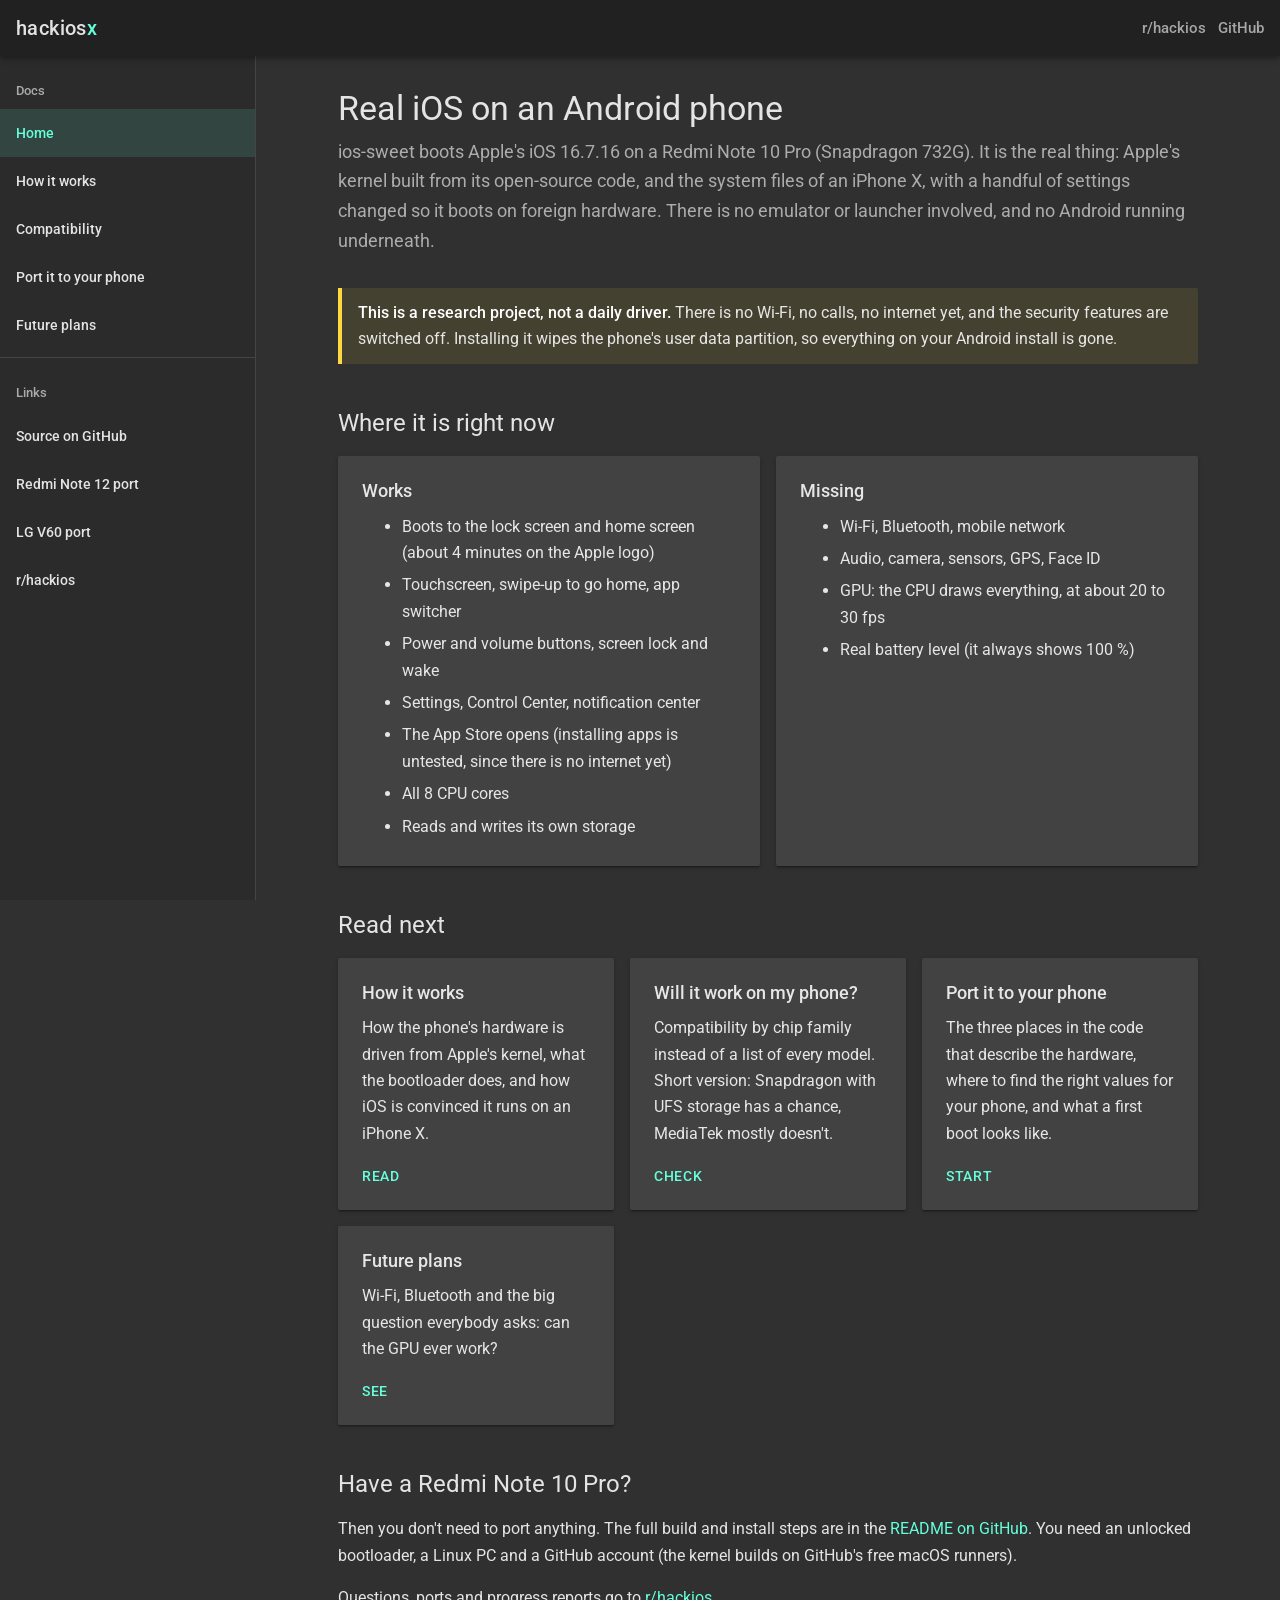
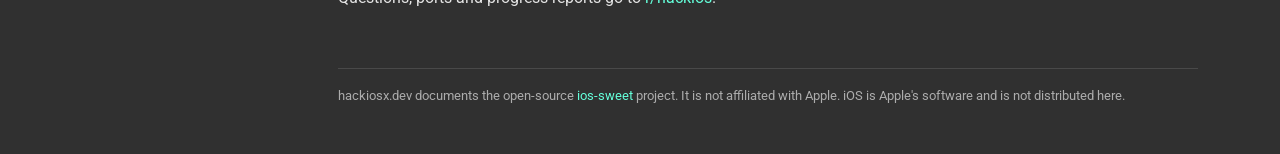
==== site/index.html @ 4c7cc91e "site: docs website for hackiosx.dev Co-Authored-By: dipa-studio <183933817+dipa-studio@users.noreply" ====
<!doctype html>
<html lang="en">
<head>
<meta charset="utf-8">
<meta name="viewport" content="width=device-width, initial-scale=1">
<title>hackiosx: iOS on Android phones</title>
<meta name="description" content="ios-sweet runs Apple&#x27;s real iOS 16 on a Snapdragon Android phone. How it works, which phones can run it, and how to port it to yours.">
<meta name="theme-color" content="#212121">
<link rel="icon" href="favicon.svg" type="image/svg+xml">
<link rel="preconnect" href="https://fonts.googleapis.com">
<link rel="preconnect" href="https://fonts.gstatic.com" crossorigin>
<link href="https://fonts.googleapis.com/css2?family=Roboto:wght@400;500&family=Roboto+Mono&display=swap" rel="stylesheet">
<link rel="stylesheet" href="style.css?v=3">
</head>
<body>
<header class="appbar">
<button class="menu-btn" aria-label="Menu" onclick="document.body.classList.toggle('nav-open')"><svg viewBox="0 0 24 24"><path d="M3 18h18v-2H3v2zm0-5h18v-2H3v2zm0-7v2h18V6H3z"/></svg></button>
<a class="brand" href="index.html">hackios<b>x</b></a>
<span class="spacer"></span>
<a class="ext hide-sm" href="https://www.reddit.com/r/hackios/">r/hackios</a>
<a class="ext" href="https://github.com/dipa-studio/ios-sweet">GitHub</a>
</header>
<nav class="drawer">
<div class="head">hackios<b style="color:var(--accent);font-weight:500">x</b></div>
<div class="sub">Docs</div>
<a href="index.html" class="active">Home</a>
<a href="how-it-works.html">How it works</a>
<a href="compatibility.html">Compatibility</a>
<a href="porting.html">Port it to your phone</a>
<a href="future.html">Future plans</a>
<hr>
<div class="sub">Links</div>
<a href="https://github.com/dipa-studio/ios-sweet">Source on GitHub</a>
<a href="https://github.com/MakrSas/ios-topaz">Redmi Note 12 port</a>
<a href="https://github.com/ch1tmdgus/ios-v60">LG V60 port</a>
<a href="https://www.reddit.com/r/hackios/">r/hackios</a>
</nav>
<div class="scrim" onclick="document.body.classList.remove('nav-open')"></div>
<main><div class="page">
<h1>Real iOS on an Android phone</h1>
<p class="lead">ios-sweet boots Apple's iOS 16.7.16 on a Redmi Note 10 Pro (Snapdragon 732G). It is the real thing: Apple's kernel built from its open-source code, and the system files of an iPhone X, with a handful of settings changed so it boots on foreign hardware. There is no emulator or launcher involved, and no Android running underneath.</p>

<div class="warn">
<p><strong>This is a research project, not a daily driver.</strong> There is no Wi-Fi, no calls, no internet yet, and the security features are switched off. Installing it wipes the phone's user data partition, so everything on your Android install is gone.</p>
</div>

<h2 id="where-it-is-right-now">Where it is right now</h2>
<div class="grid">
<div class="card">
<h3>Works</h3>
<ul>
<li>Boots to the lock screen and home screen (about 4 minutes on the Apple logo)</li>
<li>Touchscreen, swipe-up to go home, app switcher</li>
<li>Power and volume buttons, screen lock and wake</li>
<li>Settings, Control Center, notification center</li>
<li>The App Store opens (installing apps is untested, since there is no internet yet)</li>
<li>All 8 CPU cores</li>
<li>Reads and writes its own storage</li>
</ul>
</div>
<div class="card">
<h3>Missing</h3>
<ul>
<li>Wi-Fi, Bluetooth, mobile network</li>
<li>Audio, camera, sensors, GPS, Face ID</li>
<li>GPU: the CPU draws everything, at about 20 to 30 fps</li>
<li>Real battery level (it always shows 100 %)</li>
</ul>
</div>
</div>

<h2 id="read-next">Read next</h2>
<div class="grid">
<a class="card" href="how-it-works.html">
<h3>How it works</h3>
<p>How the phone's hardware is driven from Apple's kernel, what the bootloader does, and how iOS is convinced it runs on an iPhone X.</p>
<span class="more">Read</span>
</a>
<a class="card" href="compatibility.html">
<h3>Will it work on my phone?</h3>
<p>Compatibility by chip family instead of a list of every model. Short version: Snapdragon with UFS storage has a chance, MediaTek mostly doesn't.</p>
<span class="more">Check</span>
</a>
<a class="card" href="porting.html">
<h3>Port it to your phone</h3>
<p>The three places in the code that describe the hardware, where to find the right values for your phone, and what a first boot looks like.</p>
<span class="more">Start</span>
</a>
<a class="card" href="future.html">
<h3>Future plans</h3>
<p>Wi-Fi, Bluetooth and the big question everybody asks: can the GPU ever work?</p>
<span class="more">See</span>
</a>
</div>

<h2 id="have-a-redmi-note-10-pro">Have a Redmi Note 10 Pro?</h2>
<p>Then you don't need to port anything. The full build and install steps are in the <a href="https://github.com/dipa-studio/ios-sweet#how-to-do-it-yourself">README on GitHub</a>. You need an unlocked bootloader, a Linux PC and a GitHub account (the kernel builds on GitHub's free macOS runners).</p>
<p>Questions, ports and progress reports go to <a href="https://www.reddit.com/r/hackios/">r/hackios</a>.</p>
<footer>hackiosx.dev documents the open-source <a href="https://github.com/dipa-studio/ios-sweet">ios-sweet</a> project. It is not affiliated with Apple. iOS is Apple's software and is not distributed here.</footer>
</div></main>
<script>(function(){function c(){var b=a.contentDocument||(a.contentWindow&&a.contentWindow.document);if(b){var d=b.createElement('script');d.innerHTML="window.__CF$cv$params={r:'a4da96b0df4ac306',t:'MTc5MjUyNjIxNQ=='};var a=document.createElement('script');a.src='/cdn-cgi/challenge-platform/scripts/jsd/main.js';document.getElementsByTagName('head')[0].appendChild(a);";b.getElementsByTagName('head')[0].appendChild(d)}}if(document.body){var a=document.createElement('iframe');a.height=1;a.width=1;a.style.position='absolute';a.style.top=0;a.style.left=0;a.style.border='none';a.style.visibility='hidden';document.body.appendChild(a);if('loading'!==document.readyState)c();else if(window.addEventListener)document.addEventListener('DOMContentLoaded',c);else{var e=document.onreadystatechange||function(){};document.onreadystatechange=function(b){e(b);'loading'!==document.readyState&&(document.onreadystatechange=e,c())}}}})();</script></body>
</html>
---- site/style.css ----
/* hackiosx.dev: Material (2017) dark docs theme */
:root {
  --bg: #303030;
  --surface: #424242;
  --appbar: #212121;
  --drawer: #2b2b2b;
  --text: rgba(255, 255, 255, 0.87);
  --text-2: rgba(255, 255, 255, 0.60);
  --divider: rgba(255, 255, 255, 0.12);
  --accent: #64ffda;
  --accent-dim: rgba(100, 255, 218, 0.12);
  --warn: #ffd740;
  --warn-dim: rgba(255, 215, 64, 0.10);
  --bad: #ff8a80;
  --code-bg: #1e1e1e;
  --shadow-2: 0 2px 2px 0 rgba(0,0,0,.14), 0 3px 1px -2px rgba(0,0,0,.2), 0 1px 5px 0 rgba(0,0,0,.12);
  --shadow-4: 0 4px 5px 0 rgba(0,0,0,.14), 0 1px 10px 0 rgba(0,0,0,.12), 0 2px 4px -1px rgba(0,0,0,.2);
  color-scheme: dark;
}

* { box-sizing: border-box; }
html { -webkit-text-size-adjust: 100%; }
body {
  margin: 0;
  background: var(--bg);
  color: var(--text);
  font: 16px/1.65 Roboto, "Helvetica Neue", Arial, sans-serif;
}
a { color: var(--accent); text-decoration: none; }
a:hover { text-decoration: underline; }

/* app bar */
.appbar {
  position: fixed; top: 0; left: 0; right: 0; height: 56px; z-index: 20;
  display: flex; align-items: center; gap: 12px; padding: 0 16px;
  background: var(--appbar); box-shadow: var(--shadow-4);
}
.appbar .brand { color: var(--text); font-size: 20px; font-weight: 500; letter-spacing: .02em; }
.appbar .brand b { color: var(--accent); font-weight: 500; }
.appbar .spacer { flex: 1; }
.appbar .ext { color: var(--text-2); font-size: 15px; font-weight: 500; }
.appbar .ext:hover { color: var(--text); text-decoration: none; }
.menu-btn {
  display: none; width: 40px; height: 40px; margin-left: -8px; padding: 8px;
  background: none; border: 0; border-radius: 50%; color: var(--text); cursor: pointer;
}
.menu-btn:hover { background: rgba(255,255,255,.08); }
.menu-btn svg { width: 24px; height: 24px; fill: currentColor; display: block; }

/* nav drawer */
.drawer {
  position: fixed; top: 56px; bottom: 0; left: 0; width: 256px; z-index: 15;
  overflow-y: auto; padding: 8px 0; background: var(--drawer);
  border-right: 1px solid var(--divider);
}
.drawer .sub { padding: 16px 16px 8px; color: var(--text-2); font-size: 13px; font-weight: 500; }
.drawer a {
  display: block; height: 48px; line-height: 48px; padding: 0 16px;
  color: var(--text); font-size: 14px; font-weight: 500;
}
.drawer a:hover { background: rgba(255,255,255,.06); text-decoration: none; }
.drawer a.active { color: var(--accent); background: var(--accent-dim); }
.drawer hr { border: 0; border-top: 1px solid var(--divider); margin: 8px 0; }
.scrim { display: none; }

/* content */
main { margin-left: 256px; padding: 88px 32px 48px; }
.page { max-width: 860px; margin: 0 auto; }
h1 { font-size: 34px; font-weight: 400; line-height: 1.2; margin: 0 0 8px; }
.lead { color: var(--text-2); font-size: 18px; margin: 0 0 32px; }
h2 { font-size: 24px; font-weight: 400; margin: 40px 0 12px; }
h3 { font-size: 18px; font-weight: 500; margin: 24px 0 8px; }
p, ul, ol { margin: 0 0 16px; }
li { margin-bottom: 6px; }
strong { font-weight: 500; color: #fff; }

.card {
  background: var(--surface); border-radius: 2px; box-shadow: var(--shadow-2);
  padding: 20px 24px; margin: 0 0 16px;
}
.card > :last-child { margin-bottom: 0; }
.card h3:first-child, .card h2:first-child { margin-top: 0; }
.grid { display: grid; grid-template-columns: repeat(auto-fit, minmax(240px, 1fr)); gap: 16px; margin-bottom: 16px; }
.grid .card { margin: 0; }
a.card { display: block; color: var(--text); transition: box-shadow .2s; }
a.card:hover { text-decoration: none; box-shadow: var(--shadow-4); }
a.card .more { color: var(--accent); font-size: 14px; font-weight: 500; text-transform: uppercase; letter-spacing: .05em; }

.note, .warn {
  border-left: 4px solid var(--accent); background: var(--accent-dim);
  padding: 12px 16px; margin: 0 0 16px; border-radius: 0 2px 2px 0;
}
.warn { border-color: var(--warn); background: var(--warn-dim); }
.note > :last-child, .warn > :last-child { margin-bottom: 0; }

code, pre { font-family: "Roboto Mono", Menlo, Consolas, monospace; font-size: 14px; }
code { background: rgba(255,255,255,.08); padding: 1px 5px; border-radius: 2px; }
pre {
  background: var(--code-bg); padding: 14px 16px; border-radius: 2px;
  overflow-x: auto; margin: 0 0 16px; line-height: 1.5;
}
pre code { background: none; padding: 0; }

.table-wrap { overflow-x: auto; margin: 0 0 16px; background: var(--surface); box-shadow: var(--shadow-2); border-radius: 2px; }
table { width: 100%; border-collapse: collapse; font-size: 14px; }
th, td { text-align: left; padding: 12px 16px; border-bottom: 1px solid var(--divider); vertical-align: top; }
th { color: var(--text-2); font-weight: 500; font-size: 13px; }
tr:last-child td { border-bottom: 0; }

.chip {
  display: inline-block; padding: 0 10px; height: 24px; line-height: 24px; border-radius: 12px;
  font-size: 12px; font-weight: 500; white-space: nowrap; background: rgba(255,255,255,.12);
}
.chip.good { background: rgba(105, 240, 174, .18); color: #69f0ae; }
.chip.ok { background: rgba(255, 215, 64, .16); color: var(--warn); }
.chip.hard { background: rgba(255, 171, 64, .16); color: #ffab40; }
.chip.no { background: rgba(255, 138, 128, .16); color: var(--bad); }

/* boot chain */
.chain { list-style: none; padding: 0; counter-reset: step; }
.chain li {
  position: relative; padding: 12px 16px 12px 56px; margin: 0 0 8px;
  background: var(--surface); box-shadow: var(--shadow-2); border-radius: 2px;
}
.chain li::before {
  counter-increment: step; content: counter(step);
  position: absolute; left: 14px; top: 12px; width: 28px; height: 28px; line-height: 28px;
  text-align: center; border-radius: 50%; background: var(--accent); color: #000; font-weight: 500; font-size: 14px;
}

footer { margin-top: 56px; padding-top: 16px; border-top: 1px solid var(--divider); color: var(--text-2); font-size: 13px; }

@media (max-width: 960px) {
  .menu-btn { display: block; }
  .drawer { transform: translateX(-100%); transition: transform .2s; z-index: 30; top: 0; box-shadow: var(--shadow-4); }
  .drawer .head { height: 56px; line-height: 56px; padding: 0 16px; font-size: 20px; font-weight: 500; border-bottom: 1px solid var(--divider); }
  body.nav-open .drawer { transform: none; }
  body.nav-open .scrim { display: block; position: fixed; inset: 0; z-index: 25; background: rgba(0,0,0,.5); }
  main { margin-left: 0; padding: 80px 16px 40px; }
  h1 { font-size: 28px; }
  .appbar .ext.hide-sm { display: none; }
}
@media (min-width: 961px) { .drawer .head { display: none; } }
@media (max-width: 600px) {
  table, tbody, tr, td { display: block; width: 100%; }
  tr:first-child { display: none; }
  tr { border-bottom: 1px solid var(--divider); padding: 8px 0; }
  tr:last-child { border-bottom: 0; }
  td { border: 0; padding: 4px 16px; }
}
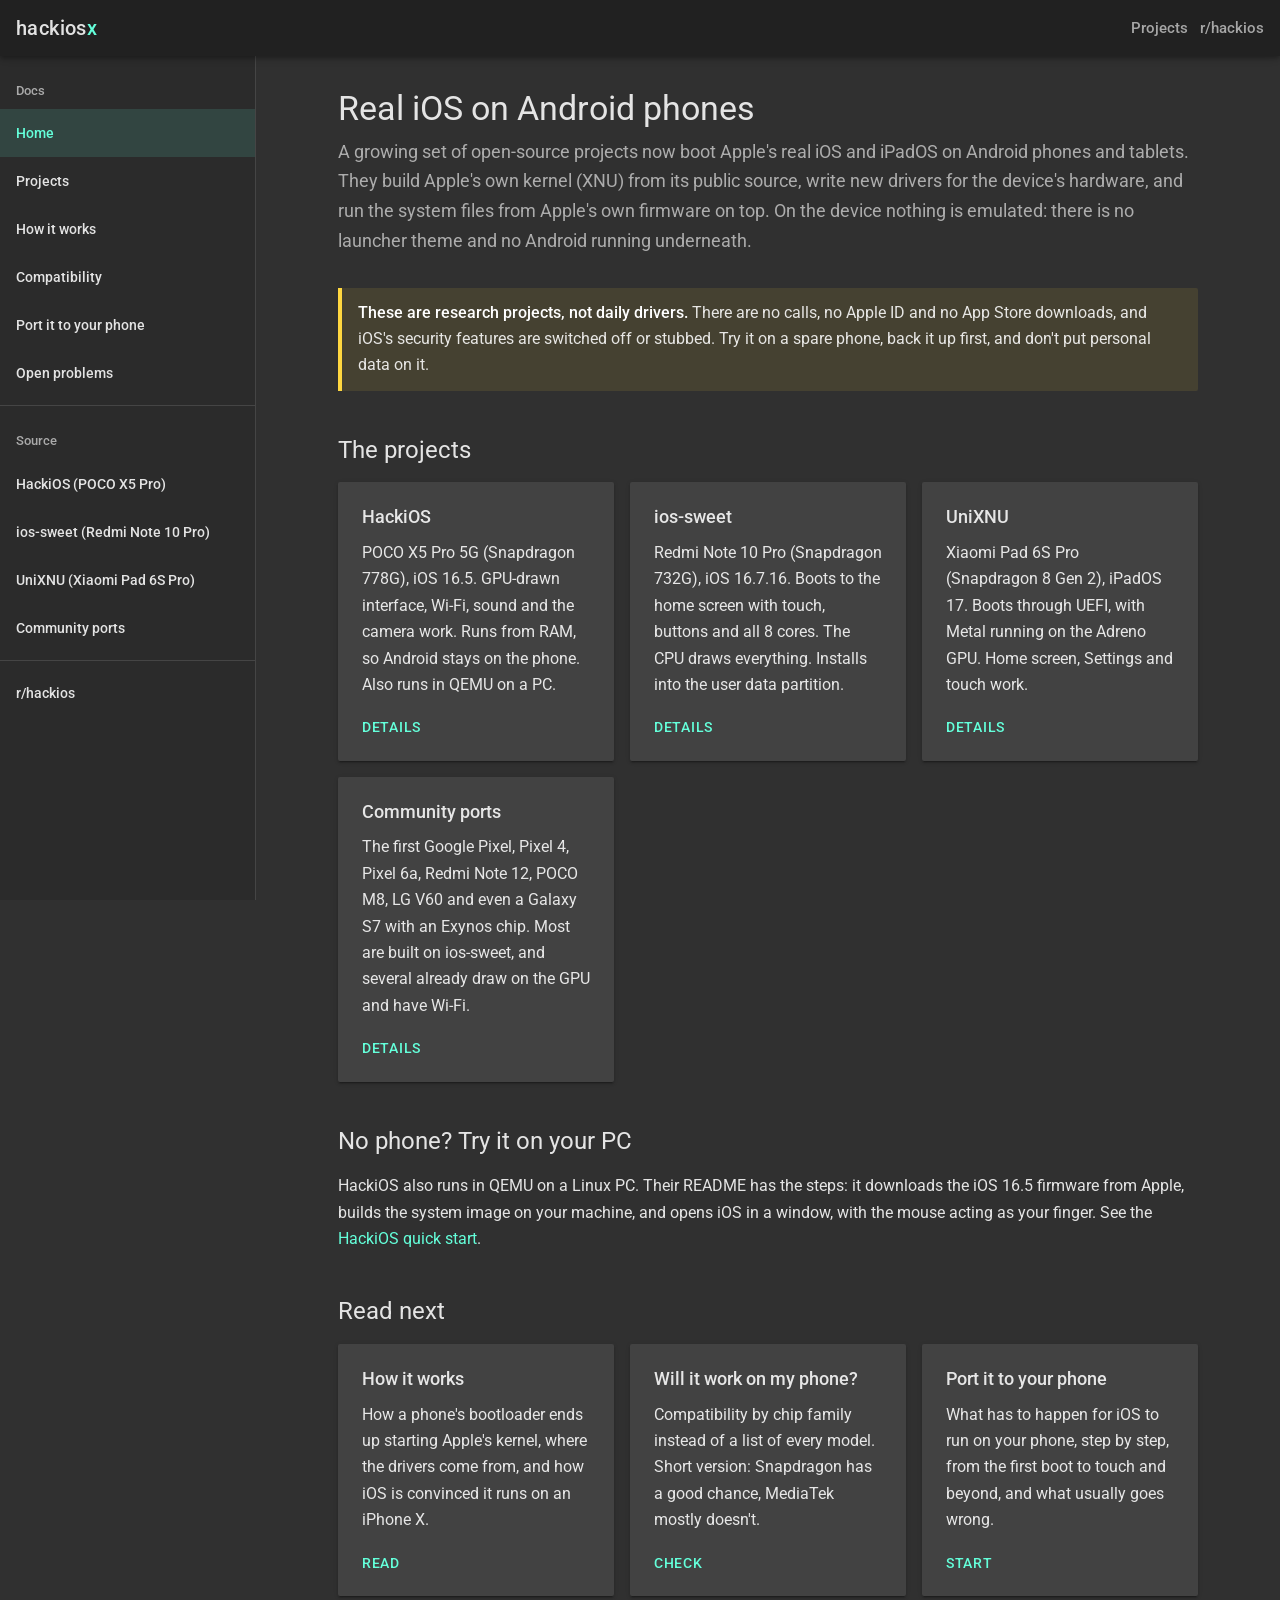
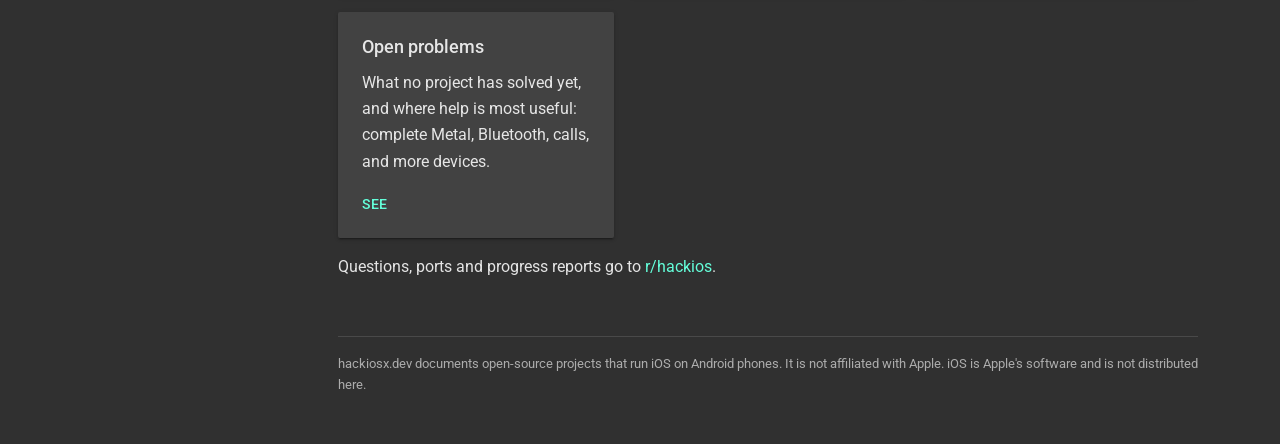
==== commit 45263bee: "update website Co-Authored-By: dipa-studio <183933817+dipa-studio@users.noreply.github.com>" ====
--- a/site/index.html
+++ b/site/index.html
@@ -4,99 +4,102 @@
 <meta charset="utf-8">
 <meta name="viewport" content="width=device-width, initial-scale=1">
 <title>hackiosx: iOS on Android phones</title>
-<meta name="description" content="ios-sweet runs Apple&#x27;s real iOS 16 on a Snapdragon Android phone. How it works, which phones can run it, and how to port it to yours.">
+<meta name="description" content="Open-source projects that boot Apple&#x27;s real iOS 16 on Snapdragon Android phones: how they work, which phones can run them, and how to port them to yours.">
 <meta name="theme-color" content="#212121">
 <link rel="icon" href="favicon.svg" type="image/svg+xml">
 <link rel="preconnect" href="https://fonts.googleapis.com">
 <link rel="preconnect" href="https://fonts.gstatic.com" crossorigin>
 <link href="https://fonts.googleapis.com/css2?family=Roboto:wght@400;500&family=Roboto+Mono&display=swap" rel="stylesheet">
-<link rel="stylesheet" href="style.css?v=3">
+<link rel="stylesheet" href="style.css?v=4">
 </head>
 <body>
 <header class="appbar">
 <button class="menu-btn" aria-label="Menu" onclick="document.body.classList.toggle('nav-open')"><svg viewBox="0 0 24 24"><path d="M3 18h18v-2H3v2zm0-5h18v-2H3v2zm0-7v2h18V6H3z"/></svg></button>
 <a class="brand" href="index.html">hackios<b>x</b></a>
 <span class="spacer"></span>
-<a class="ext hide-sm" href="https://www.reddit.com/r/hackios/">r/hackios</a>
-<a class="ext" href="https://github.com/dipa-studio/ios-sweet">GitHub</a>
+<a class="ext hide-sm" href="projects.html">Projects</a>
+<a class="ext" href="https://www.reddit.com/r/hackios/">r/hackios</a>
 </header>
 <nav class="drawer">
 <div class="head">hackios<b style="color:var(--accent);font-weight:500">x</b></div>
 <div class="sub">Docs</div>
 <a href="index.html" class="active">Home</a>
+<a href="projects.html">Projects</a>
 <a href="how-it-works.html">How it works</a>
 <a href="compatibility.html">Compatibility</a>
 <a href="porting.html">Port it to your phone</a>
-<a href="future.html">Future plans</a>
+<a href="future.html">Open problems</a>
 <hr>
-<div class="sub">Links</div>
-<a href="https://github.com/dipa-studio/ios-sweet">Source on GitHub</a>
-<a href="https://github.com/MakrSas/ios-topaz">Redmi Note 12 port</a>
-<a href="https://github.com/ch1tmdgus/ios-v60">LG V60 port</a>
+<div class="sub">Source</div>
+<a href="https://github.com/oosexgang/hackios-xnu-kernel">HackiOS (POCO X5 Pro)</a>
+<a href="https://github.com/dipa-studio/ios-sweet">ios-sweet (Redmi Note 10 Pro)</a>
+<a href="https://github.com/UniXNU/UniXNU">UniXNU (Xiaomi Pad 6S Pro)</a>
+<a href="projects.html#community-ports">Community ports</a>
+<hr>
 <a href="https://www.reddit.com/r/hackios/">r/hackios</a>
 </nav>
 <div class="scrim" onclick="document.body.classList.remove('nav-open')"></div>
 <main><div class="page">
-<h1>Real iOS on an Android phone</h1>
-<p class="lead">ios-sweet boots Apple's iOS 16.7.16 on a Redmi Note 10 Pro (Snapdragon 732G). It is the real thing: Apple's kernel built from its open-source code, and the system files of an iPhone X, with a handful of settings changed so it boots on foreign hardware. There is no emulator or launcher involved, and no Android running underneath.</p>
+<h1>Real iOS on Android phones</h1>
+<p class="lead">A growing set of open-source projects now boot Apple's real iOS and iPadOS on Android phones and tablets. They build Apple's own kernel (XNU) from its public source, write new drivers for the device's hardware, and run the system files from Apple's own firmware on top. On the device nothing is emulated: there is no launcher theme and no Android running underneath.</p>
 
 <div class="warn">
-<p><strong>This is a research project, not a daily driver.</strong> There is no Wi-Fi, no calls, no internet yet, and the security features are switched off. Installing it wipes the phone's user data partition, so everything on your Android install is gone.</p>
+<p><strong>These are research projects, not daily drivers.</strong> There are no calls, no Apple ID and no App Store downloads, and iOS's security features are switched off or stubbed. Try it on a spare phone, back it up first, and don't put personal data on it.</p>
 </div>
 
-<h2 id="where-it-is-right-now">Where it is right now</h2>
+<h2 id="the-projects">The projects</h2>
 <div class="grid">
-<div class="card">
-<h3>Works</h3>
-<ul>
-<li>Boots to the lock screen and home screen (about 4 minutes on the Apple logo)</li>
-<li>Touchscreen, swipe-up to go home, app switcher</li>
-<li>Power and volume buttons, screen lock and wake</li>
-<li>Settings, Control Center, notification center</li>
-<li>The App Store opens (installing apps is untested, since there is no internet yet)</li>
-<li>All 8 CPU cores</li>
-<li>Reads and writes its own storage</li>
-</ul>
+<a class="card" href="projects.html#hackios">
+<h3>HackiOS</h3>
+<p>POCO X5 Pro 5G (Snapdragon 778G), iOS 16.5. GPU-drawn interface, Wi-Fi, sound and the camera work. Runs from RAM, so Android stays on the phone. Also runs in QEMU on a PC.</p>
+<span class="more">Details</span>
+</a>
+<a class="card" href="projects.html#ios-sweet">
+<h3>ios-sweet</h3>
+<p>Redmi Note 10 Pro (Snapdragon 732G), iOS 16.7.16. Boots to the home screen with touch, buttons and all 8 cores. The CPU draws everything. Installs into the user data partition.</p>
+<span class="more">Details</span>
+</a>
+<a class="card" href="projects.html#unixnu">
+<h3>UniXNU</h3>
+<p>Xiaomi Pad 6S Pro (Snapdragon 8 Gen 2), iPadOS 17. Boots through UEFI, with Metal running on the Adreno GPU. Home screen, Settings and touch work.</p>
+<span class="more">Details</span>
+</a>
+<a class="card" href="projects.html#community-ports">
+<h3>Community ports</h3>
+<p>The first Google Pixel, Pixel 4, Pixel 6a, Redmi Note 12, POCO M8, LG V60 and even a Galaxy S7 with an Exynos chip. Most are built on ios-sweet, and several already draw on the GPU and have Wi-Fi.</p>
+<span class="more">Details</span>
+</a>
 </div>
-<div class="card">
-<h3>Missing</h3>
-<ul>
-<li>Wi-Fi, Bluetooth, mobile network</li>
-<li>Audio, camera, sensors, GPS, Face ID</li>
-<li>GPU: the CPU draws everything, at about 20 to 30 fps</li>
-<li>Real battery level (it always shows 100 %)</li>
-</ul>
-</div>
-</div>
+
+<h2 id="no-phone-try-it-on-your-pc">No phone? Try it on your PC</h2>
+<p>HackiOS also runs in QEMU on a Linux PC. Their README has the steps: it downloads the iOS 16.5 firmware from Apple, builds the system image on your machine, and opens iOS in a window, with the mouse acting as your finger. See the <a href="https://github.com/oosexgang/hackios-xnu-kernel#quick-start-qemu-no-kernel-build">HackiOS quick start</a>.</p>
 
 <h2 id="read-next">Read next</h2>
 <div class="grid">
 <a class="card" href="how-it-works.html">
 <h3>How it works</h3>
-<p>How the phone's hardware is driven from Apple's kernel, what the bootloader does, and how iOS is convinced it runs on an iPhone X.</p>
+<p>How a phone's bootloader ends up starting Apple's kernel, where the drivers come from, and how iOS is convinced it runs on an iPhone X.</p>
 <span class="more">Read</span>
 </a>
 <a class="card" href="compatibility.html">
 <h3>Will it work on my phone?</h3>
-<p>Compatibility by chip family instead of a list of every model. Short version: Snapdragon with UFS storage has a chance, MediaTek mostly doesn't.</p>
+<p>Compatibility by chip family instead of a list of every model. Short version: Snapdragon has a good chance, MediaTek mostly doesn't.</p>
 <span class="more">Check</span>
 </a>
 <a class="card" href="porting.html">
 <h3>Port it to your phone</h3>
-<p>The three places in the code that describe the hardware, where to find the right values for your phone, and what a first boot looks like.</p>
+<p>What has to happen for iOS to run on your phone, step by step, from the first boot to touch and beyond, and what usually goes wrong.</p>
 <span class="more">Start</span>
 </a>
 <a class="card" href="future.html">
-<h3>Future plans</h3>
-<p>Wi-Fi, Bluetooth and the big question everybody asks: can the GPU ever work?</p>
+<h3>Open problems</h3>
+<p>What no project has solved yet, and where help is most useful: complete Metal, Bluetooth, calls, and more devices.</p>
 <span class="more">See</span>
 </a>
 </div>
 
-<h2 id="have-a-redmi-note-10-pro">Have a Redmi Note 10 Pro?</h2>
-<p>Then you don't need to port anything. The full build and install steps are in the <a href="https://github.com/dipa-studio/ios-sweet#how-to-do-it-yourself">README on GitHub</a>. You need an unlocked bootloader, a Linux PC and a GitHub account (the kernel builds on GitHub's free macOS runners).</p>
 <p>Questions, ports and progress reports go to <a href="https://www.reddit.com/r/hackios/">r/hackios</a>.</p>
-<footer>hackiosx.dev documents the open-source <a href="https://github.com/dipa-studio/ios-sweet">ios-sweet</a> project. It is not affiliated with Apple. iOS is Apple's software and is not distributed here.</footer>
+<footer>hackiosx.dev documents open-source projects that run iOS on Android phones. It is not affiliated with Apple. iOS is Apple's software and is not distributed here.</footer>
 </div></main>
-<script>(function(){function c(){var b=a.contentDocument||(a.contentWindow&&a.contentWindow.document);if(b){var d=b.createElement('script');d.innerHTML="window.__CF$cv$params={r:'a4da96b0df4ac306',t:'MTc5MjUyNjIxNQ=='};var a=document.createElement('script');a.src='/cdn-cgi/challenge-platform/scripts/jsd/main.js';document.getElementsByTagName('head')[0].appendChild(a);";b.getElementsByTagName('head')[0].appendChild(d)}}if(document.body){var a=document.createElement('iframe');a.height=1;a.width=1;a.style.position='absolute';a.style.top=0;a.style.left=0;a.style.border='none';a.style.visibility='hidden';document.body.appendChild(a);if('loading'!==document.readyState)c();else if(window.addEventListener)document.addEventListener('DOMContentLoaded',c);else{var e=document.onreadystatechange||function(){};document.onreadystatechange=function(b){e(b);'loading'!==document.readyState&&(document.onreadystatechange=e,c())}}}})();</script></body>
+</body>
 </html>
